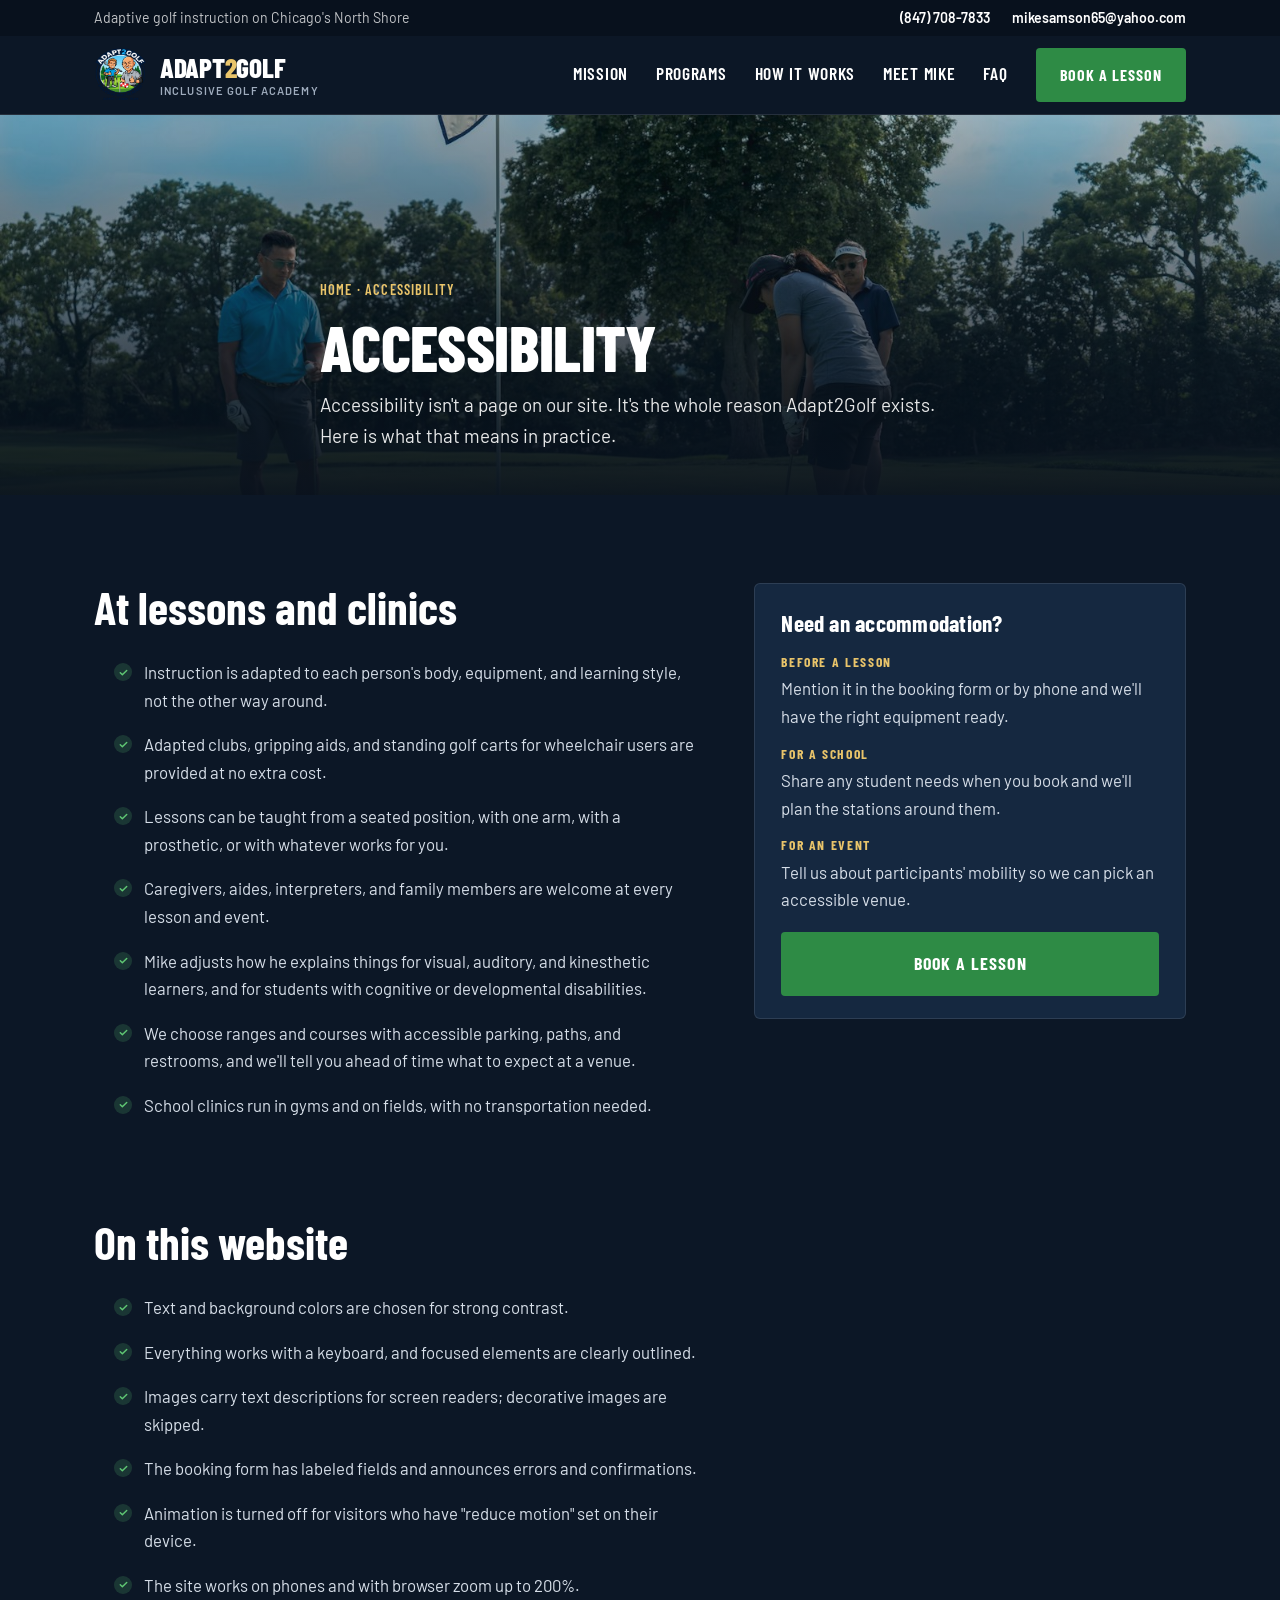
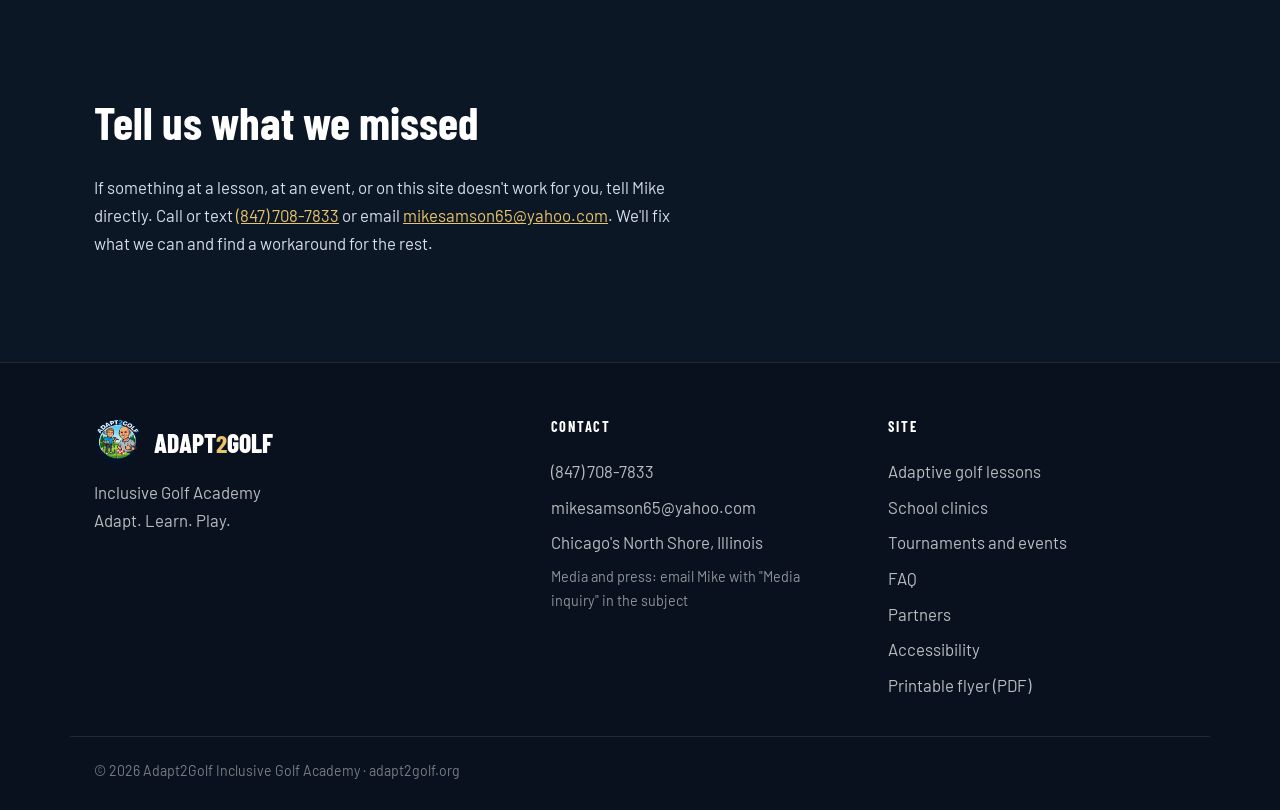
==== accessibility.html @ e310729f "Add program pages, FAQ, partners, accessibility page, printable flyer, stats bar, media contact Co-A" ====
<!DOCTYPE html>
<html lang="en">
<head>
<meta charset="utf-8">
<meta name="viewport" content="width=device-width, initial-scale=1, viewport-fit=cover">
<title>Accessibility | Adapt2Golf</title>
<meta name="description" content="How Adapt2Golf makes lessons, events, and this website accessible to people with disabilities, and how to tell us when something isn't working.">
<meta property="og:title" content="Accessibility | Adapt2Golf">
<meta property="og:description" content="How Adapt2Golf makes lessons, events, and this website accessible to people with disabilities, and how to tell us when something isn't working.">
<meta property="og:image" content="https://adapt2golf.org/images/cover-poster.jpg">
<meta property="og:url" content="https://adapt2golf.org/accessibility.html">
<meta property="og:type" content="website">
<meta name="theme-color" content="#0C1726">
<link rel="icon" type="image/webp" href="/images/logo.webp">
<link rel="preconnect" href="https://fonts.googleapis.com">
<link rel="preconnect" href="https://fonts.gstatic.com" crossorigin>
<link rel="stylesheet" href="https://fonts.googleapis.com/css2?family=Barlow+Condensed:wght@600;700;800&family=Barlow:wght@400;500;600;700&display=swap">
<link rel="stylesheet" href="/css/site.css">
</head>
<body>

<div class="topbar">
  <div class="wrap">
    <span class="topbar-tag">Adaptive golf instruction on Chicago's North Shore</span>
    <span class="topbar-contact">
      <a href="tel:+18477087833">(847) 708-7833</a>
      <a href="mailto:mikesamson65@yahoo.com">mikesamson65@yahoo.com</a>
    </span>
  </div>
</div>

<header class="nav" id="nav">
  <div class="wrap nav-inner">
    <a class="brand" href="/">
      <img src="/images/logo.webp" alt="" width="54" height="54">
      <span class="brand-text"><span class="brand-name">Adapt<b>2</b>Golf</span><small>Inclusive Golf Academy</small></span>
    </a>
    <button class="nav-toggle" id="nav-toggle" aria-expanded="false" aria-controls="menu">Menu</button>
    <nav class="menu" id="menu">
      <a href="/#mission">Mission</a>
      <a href="/#programs">Programs</a>
      <a href="/#how">How it works</a>
      <a href="/#mike">Meet Mike</a>
      <a href="/#faq">FAQ</a>
      <a class="btn btn-green" href="/#book">Book a lesson</a>
    </nav>
  </div>
</header>

<section class="page-hero">
  <img src="/images/mission-group.jpg" alt="">
  <div class="wrap">
    <p class="crumbs"><a href="/">Home</a> &middot; Accessibility</p>
    <h1>Accessibility</h1>
    <p class="lead">Accessibility isn't a page on our site. It's the whole reason Adapt2Golf exists. Here is what that means in practice.</p>
  </div>
</section>

<section class="section">
  <div class="wrap page-grid">
    <div class="prose">
      <h2>At lessons and clinics</h2>
      <ul class="check-list">
        <li>Instruction is adapted to each person's body, equipment, and learning style, not the other way around.</li>
        <li>Adapted clubs, gripping aids, and standing golf carts for wheelchair users are provided at no extra cost.</li>
        <li>Lessons can be taught from a seated position, with one arm, with a prosthetic, or with whatever works for you.</li>
        <li>Caregivers, aides, interpreters, and family members are welcome at every lesson and event.</li>
        <li>Mike adjusts how he explains things for visual, auditory, and kinesthetic learners, and for students with cognitive or developmental disabilities.</li>
        <li>We choose ranges and courses with accessible parking, paths, and restrooms, and we'll tell you ahead of time what to expect at a venue.</li>
        <li>School clinics run in gyms and on fields, with no transportation needed.</li>
      </ul>

      <h2>On this website</h2>
      <ul class="check-list">
        <li>Text and background colors are chosen for strong contrast.</li>
        <li>Everything works with a keyboard, and focused elements are clearly outlined.</li>
        <li>Images carry text descriptions for screen readers; decorative images are skipped.</li>
        <li>The booking form has labeled fields and announces errors and confirmations.</li>
        <li>Animation is turned off for visitors who have "reduce motion" set on their device.</li>
        <li>The site works on phones and with browser zoom up to 200%.</li>
      </ul>

      <h2>Tell us what we missed</h2>
      <p>If something at a lesson, at an event, or on this site doesn't work for you, tell Mike directly. Call or text <a href="tel:+18477087833">(847) 708-7833</a> or email <a href="mailto:mikesamson65@yahoo.com">mikesamson65@yahoo.com</a>. We'll fix what we can and find a workaround for the rest.</p>
    </div>
    <aside class="aside-card">
      <h3>Need an accommodation?</h3>
      <dl>
        <div><dt>Before a lesson</dt><dd>Mention it in the booking form or by phone and we'll have the right equipment ready.</dd></div>
        <div><dt>For a school</dt><dd>Share any student needs when you book and we'll plan the stations around them.</dd></div>
        <div><dt>For an event</dt><dd>Tell us about participants' mobility so we can pick an accessible venue.</dd></div>
      </dl>
      <a class="btn btn-green btn-lg" href="/#book">Book a lesson</a>
    </aside>
  </div>
</section>

<footer class="footer">
  <div class="wrap footer-grid">
    <div>
      <div class="brand-foot">
        <img src="/images/logo.webp" alt="">
        <span>Adapt<b>2</b>Golf</span>
      </div>
      <p>Inclusive Golf Academy<br>Adapt. Learn. Play.</p>
    </div>
    <div class="footer-col">
      <h4>Contact</h4>
      <a href="tel:+18477087833">(847) 708-7833</a>
      <a href="mailto:mikesamson65@yahoo.com">mikesamson65@yahoo.com</a>
      <span>Chicago's North Shore, Illinois</span>
      <a class="small-note" href="mailto:mikesamson65@yahoo.com?subject=Media%20inquiry%20for%20Adapt2Golf">Media and press: email Mike with "Media inquiry" in the subject</a>
    </div>
    <div class="footer-col">
      <h4>Site</h4>
      <a href="/programs/adaptive-lessons.html">Adaptive golf lessons</a>
      <a href="/programs/school-clinics.html">School clinics</a>
      <a href="/programs/events.html">Tournaments and events</a>
      <a href="/#faq">FAQ</a>
      <a href="/#partners">Partners</a>
      <a href="/accessibility.html">Accessibility</a>
      <a href="/flyer.pdf" download>Printable flyer (PDF)</a>
    </div>
  </div>
  <div class="wrap footer-bottom">&copy; 2026 Adapt2Golf Inclusive Golf Academy &middot; adapt2golf.org</div>
</footer>

<script>
  const nav = document.getElementById('nav');
  const toggle = document.getElementById('nav-toggle');
  const menu = document.getElementById('menu');
  toggle.addEventListener('click', () => {
    const open = menu.classList.toggle('open');
    toggle.setAttribute('aria-expanded', String(open));
  });
  window.addEventListener('scroll', () => { nav.classList.toggle('scrolled', window.scrollY > 8); }, { passive: true });
</script>
</body>
</html>
---- css/site.css ----
:root {
    color-scheme: dark;
    --bg: #0C1726;
    --bg-alt: #111F33;
    --bg-deep: #08111D;
    --card: #152840;
    --card-raised: #1A3050;
    --line: rgba(255,255,255,0.10);
    --heading: #FFFFFF;
    --ink: #D6DEE8;
    --ink-soft: #9FACBD;
    --green: #2E8B45;
    --green-dark: #37A052;
    --green-bright: #5FC774;
    --sand: #E9C46A;
    --sand-soft: #F2DA9A;
    --sky: #E9C46A;
    --font-head: 'Barlow Condensed', 'Arial Narrow', 'Arial', sans-serif;
    --font-body: 'Barlow', 'Segoe UI', 'Helvetica Neue', sans-serif;
    --wrap: 1140px;
  }

  * { box-sizing: border-box; }
  html { scroll-behavior: smooth; }
  html, body { margin: 0; padding: 0; }
  body {
    background: var(--bg);
    color: var(--ink);
    font-family: var(--font-body);
    font-size: 1.05rem;
    line-height: 1.65;
  }
  img { max-width: 100%; display: block; }
  a { color: var(--sky); }
  h1, h2, h3, h4 {
    font-family: var(--font-head);
    color: var(--heading);
    line-height: 1.15;
    margin: 0 0 0.6em;
    text-wrap: balance;
  }
  h1 { font-size: clamp(2.6rem, 6vw, 4.6rem); font-weight: 800; letter-spacing: -0.01em; text-transform: uppercase; line-height: 0.98; }
  h2 { font-size: clamp(2rem, 3.6vw, 2.9rem); font-weight: 700; letter-spacing: 0; line-height: 1.05; }
  h3 { font-size: 1.45rem; font-weight: 700; letter-spacing: 0.01em; }
  h4 { font-size: 0.9rem; font-weight: 700; text-transform: uppercase; letter-spacing: 0.12em; }
  p { margin: 0 0 1em; }

  .wrap { max-width: var(--wrap); margin: 0 auto; padding-inline: 24px; }
  .section { padding-block: 88px; }
  .section.alt { background: var(--bg-alt); border-top: 1px solid var(--line); border-bottom: 1px solid var(--line); }
  @media (max-width: 700px) { .section { padding-block: 60px; } }

  .kicker {
    font-family: var(--font-head);
    font-size: 0.95rem;
    font-weight: 700;
    letter-spacing: 0.16em;
    text-transform: uppercase;
    color: var(--sky);
    margin-bottom: 12px;
  }
  .lead { font-size: 1.18rem; color: var(--ink-soft); max-width: 640px; }
  .section-head { max-width: 720px; margin-bottom: 44px; }

  /* ---- Buttons ---- */
  .btn {
    text-transform: uppercase;
    letter-spacing: 0.06em;
    display: inline-flex;
    align-items: center;
    justify-content: center;
    gap: 8px;
    font-family: var(--font-head);
    font-weight: 700;
    font-size: 1rem;
    padding: 12px 22px;
    border-radius: 4px;
    text-decoration: none;
    border: 2px solid transparent;
    transition: background 0.18s, border-color 0.18s, color 0.18s;
    white-space: nowrap;
  }
  .btn-lg { padding: 15px 30px; font-size: 1.12rem; }
  .btn-green { background: var(--green); color: #fff; }
  .btn-green:hover { background: var(--green-dark); }
  .btn-light { background: #fff; color: var(--bg); }
  .btn-light:hover { background: #E3EAF2; }
  .btn-outline { background: transparent; color: #fff; border-color: rgba(255,255,255,0.75); }
  .btn-outline:hover { background: rgba(255,255,255,0.12); border-color: #fff; }
  .btn:focus-visible { outline: 3px solid var(--sky); outline-offset: 2px; }

  /* ---- Top bar ---- */
  .topbar {
    background: var(--bg-deep);
    color: rgba(255,255,255,0.75);
    font-size: 0.88rem;
  }
  .topbar .wrap {
    display: flex;
    justify-content: space-between;
    align-items: center;
    gap: 16px;
    min-height: 36px;
    flex-wrap: wrap;
  }
  .topbar a { color: #fff; text-decoration: none; font-weight: 600; }
  .topbar a:hover { text-decoration: underline; }
  .topbar-contact { display: flex; gap: 22px; }
  @media (max-width: 700px) { .topbar-tag { display: none; } .topbar .wrap { justify-content: center; } }

  /* ---- Nav ---- */
  .nav {
    position: sticky;
    top: 0;
    z-index: 50;
    background: var(--bg);
    border-bottom: 1px solid var(--line);
    transition: box-shadow 0.2s;
  }
  .nav.scrolled { box-shadow: 0 6px 20px rgba(0,0,0,0.35); }
  .nav-inner {
    display: flex;
    align-items: center;
    justify-content: space-between;
    min-height: 78px;
    gap: 24px;
  }
  .brand {
    display: flex;
    align-items: center;
    gap: 12px;
    text-decoration: none;
    color: var(--heading);
  }
  .brand img { width: 54px; height: 54px; }
  .brand-text {
    font-family: var(--font-head);
    font-weight: 800;
    font-size: 1.7rem;
    text-transform: uppercase;
    line-height: 1;
    letter-spacing: -0.01em;
    display: flex;
    flex-direction: column;
    gap: 4px;
  }
  .brand-text b { color: var(--sand); font-weight: 800; }
  .brand-text small {
    font-family: var(--font-body);
    font-weight: 600;
    font-size: 0.7rem;
    letter-spacing: 0.1em;
    text-transform: uppercase;
    color: var(--ink-soft);
  }
  .menu { display: flex; align-items: center; gap: 28px; }
  .menu a:not(.btn) {
    font-family: var(--font-head);
    font-weight: 600;
    font-size: 1.1rem;
    letter-spacing: 0.04em;
    text-transform: uppercase;
    color: var(--heading);
    text-decoration: none;
    padding: 6px 0;
    border-bottom: 2px solid transparent;
    transition: border-color 0.18s;
  }
  .menu a:not(.btn):hover { border-bottom-color: var(--sand); }
  .nav-toggle {
    display: none;
    font-family: var(--font-head);
    font-weight: 700;
    font-size: 0.95rem;
    color: var(--heading);
    background: none;
    border: 2px solid rgba(255,255,255,0.25);
    border-radius: 6px;
    padding: 8px 14px;
    cursor: pointer;
  }
  @media (max-width: 900px) {
    .nav-toggle { display: inline-block; }
    .menu {
      display: none;
      position: absolute;
      left: 0; right: 0; top: 100%;
      background: var(--bg);
      border-bottom: 1px solid var(--line);
      flex-direction: column;
      align-items: stretch;
      gap: 0;
      padding: 8px 24px 20px;
      box-shadow: 0 16px 28px rgba(0,0,0,0.4);
    }
    .menu.open { display: flex; }
    .menu a:not(.btn) { padding: 14px 0; border-bottom: 1px solid var(--line); }
    .menu .btn { margin-top: 14px; }
    .brand-text small { display: none; }
  }

  /* ---- Hero: photo cover, text left, video player right ---- */
  .hero {
    position: relative;
    overflow: hidden;
    background: var(--bg-deep);
    padding-block: 80px 92px;
  }
  .hero-img {
    position: absolute;
    inset: 0;
    width: 100%;
    height: 100%;
    object-fit: cover;
    object-position: center 60%;
  }
  .hero-shade {
    position: absolute;
    inset: 0;
    background:
      linear-gradient(90deg, rgba(8,17,29,0.94) 0%, rgba(8,17,29,0.78) 42%, rgba(8,17,29,0.35) 100%),
      linear-gradient(0deg, var(--bg) 0%, rgba(12,23,38,0) 30%);
  }
  .hero-inner {
    position: relative;
    display: grid;
    grid-template-columns: 1fr 1.15fr;
    gap: 52px;
    align-items: center;
  }
  .hero h1 { font-size: clamp(2.8rem, 5.2vw, 4.4rem); margin-bottom: 18px; }
  .hero .lead { color: rgba(255,255,255,0.9); max-width: 540px; margin-bottom: 30px; }
  .hero-actions { display: flex; gap: 14px; flex-wrap: wrap; }
  .hero-video {
    position: relative;
    aspect-ratio: 16 / 9;
    border-radius: 8px;
    overflow: hidden;
    background: var(--bg-deep);
    border: 1px solid rgba(255,255,255,0.16);
    box-shadow: 0 30px 70px rgba(0,0,0,0.5);
  }
  .hero-video video { display: block; width: 100%; height: 100%; object-fit: cover; }
  .hero-facts {
    position: relative;
    margin-top: 64px;
    display: grid;
    grid-template-columns: repeat(4, 1fr);
  }
  .hero-facts div {
    padding: 18px 20px 0 0;
    border-top: 1px solid rgba(255,255,255,0.14);
    font-size: 0.94rem;
    line-height: 1.45;
    color: var(--ink-soft);
  }
  .hero-facts div + div { border-left: 1px solid rgba(255,255,255,0.14); padding-left: 20px; }
  .hero-facts strong {
    display: block;
    font-family: var(--font-head);
    font-weight: 700;
    font-size: 1.2rem;
    letter-spacing: 0.02em;
    color: #fff;
    margin-bottom: 3px;
  }
  @media (max-width: 960px) {
    .hero-facts { grid-template-columns: 1fr 1fr; gap: 16px 0; margin-top: 44px; }
    .hero-facts div:nth-child(3) { border-left: 0; padding-left: 0; }
  }
  @media (max-width: 520px) {
    .hero-facts { grid-template-columns: 1fr; gap: 12px; }
    .hero-facts div + div { border-left: 0; padding-left: 0; }
  }
  .cover-toggle {
    position: absolute;
    right: 14px;
    bottom: 14px;
    width: 38px;
    height: 38px;
    display: flex;
    align-items: center;
    justify-content: center;
    padding: 0;
    color: #fff;
    background: rgba(10,19,32,0.7);
    border: 1px solid rgba(255,255,255,0.3);
    border-radius: 50%;
    cursor: pointer;
    transition: background 0.18s;
  }
  .cover-toggle:hover { background: rgba(10,19,32,0.92); }
  .cover-toggle:focus-visible { outline: 3px solid var(--sky); outline-offset: 2px; }
  .cover-toggle svg { width: 18px; height: 18px; fill: currentColor; }
  .cover-toggle .icon-play { display: none; }
  .cover-toggle.is-paused .icon-play { display: block; }
  .cover-toggle.is-paused .icon-pause { display: none; }
  @media (max-width: 700px) {
    .cover-toggle { width: 30px; height: 30px; right: 8px; bottom: 8px; }
    .cover-toggle svg { width: 14px; height: 14px; }
  }

  /* Text stays on the page grid; on wide screens the player reaches a little past it. */
  @media (min-width: 1360px) {
    .hero-video { margin-right: -70px; }
  }
  @media (max-width: 960px) {
    .hero { padding-block: 44px 56px; }
    .hero-inner { grid-template-columns: 1fr; gap: 34px; }
  }
  @media (max-width: 460px) {
    .hero-actions .btn { flex: 1; padding-inline: 12px; }
  }

  /* ---- Who ---- */
  .split {
    display: grid;
    grid-template-columns: 1fr 1fr;
    gap: 56px;
    align-items: start;
  }
  .who-list {
    list-style: none;
    margin: 0;
    padding: 0;
    display: grid;
    grid-template-columns: 1fr 1fr;
    gap: 14px 28px;
    font-size: 1.08rem;
    font-weight: 600;
    color: var(--heading);
    padding-top: 8px;
  }
  .who-list li {
    position: relative;
    padding-left: 30px;
  }
  .who-list li::before {
    content: '';
    position: absolute;
    left: 0; top: 4px;
    width: 18px; height: 18px;
    border-radius: 50%;
    background: rgba(92,194,113,0.18) url("data:image/svg+xml,%3Csvg xmlns='http://www.w3.org/2000/svg' viewBox='0 0 24 24' fill='none' stroke='%235CC271' stroke-width='3.2' stroke-linecap='round' stroke-linejoin='round'%3E%3Cpath d='M5 12.5l4.5 4.5L19 7.5'/%3E%3C/svg%3E") center/11px no-repeat;
  }
  @media (max-width: 820px) {
    .split { grid-template-columns: 1fr; gap: 28px; }
    .who-list { grid-template-columns: 1fr; }
  }

  /* ---- Media split ---- */
  .split-media {
    display: grid;
    grid-template-columns: 1fr 1fr;
    gap: 64px;
    align-items: center;
  }
  .split-media.reverse > :first-child { order: 2; }
  .media { margin: 0; position: relative; }
  .media img {
    width: 100%;
    aspect-ratio: 4 / 3.3;
    object-fit: cover;
    border-radius: 6px;
  }
  .media::after, .card-img::after {
    content: '';
    position: absolute;
    inset: 0;
    background: rgba(12,23,38,0.08);
    pointer-events: none;
  }
  .media::after { border-radius: 6px; }
  .pull {
    margin: 28px 0 0;
    padding: 4px 0 4px 22px;
    border-left: 3px solid var(--sand);
    font-family: var(--font-head);
    font-weight: 600;
    font-size: 1.45rem;
    line-height: 1.5;
    letter-spacing: -0.01em;
    color: var(--heading);
  }
  .pull strong { color: var(--sand); font-weight: 700; }
  @media (max-width: 820px) {
    .split-media { grid-template-columns: 1fr; gap: 32px; }
    .split-media.reverse > :first-child { order: 0; }
  }

  /* ---- Program cards ---- */
  .cards {
    display: grid;
    grid-template-columns: repeat(3, 1fr);
    gap: 28px;
  }
  .card {
    background: var(--card);
    border: 1px solid var(--line);
    border-radius: 6px;
    overflow: hidden;
    display: flex;
    flex-direction: column;
  }
  .card-img { position: relative; overflow: hidden; aspect-ratio: 4 / 3; }
  .card-img img {
    width: 100%; height: 100%;
    object-fit: cover;
  }
  .card-body { padding: 24px 24px 26px; display: flex; flex-direction: column; flex: 1; }
  .card-body h3 { margin-bottom: 8px; }
  .card-body p { color: var(--ink-soft); margin-bottom: 18px; flex: 1; }
  .card-body a {
    font-family: var(--font-head);
    font-weight: 700;
    font-size: 1.1rem;
    letter-spacing: 0.04em;
    text-transform: uppercase;
    text-decoration: none;
    color: var(--sand);
  }
  .card-body a:hover { text-decoration: underline; }
  @media (max-width: 900px) { .cards { grid-template-columns: 1fr; max-width: 520px; } }

  /* ---- Steps ---- */
  .steps {
    list-style: none;
    margin: 0;
    padding: 0;
    display: grid;
    grid-template-columns: repeat(3, 1fr);
    gap: 36px;
  }
  .steps li { position: relative; }
  .step-num {
    display: inline-flex;
    align-items: center;
    justify-content: center;
    width: 46px; height: 46px;
    border-radius: 50%;
    border: 2px solid var(--sand);
    color: var(--sand);
    font-family: var(--font-head);
    font-weight: 700;
    font-size: 1.25rem;
    margin-bottom: 18px;
  }
  .steps h3 { margin-bottom: 8px; }
  .steps p { color: var(--ink-soft); margin: 0; }
  @media (max-width: 820px) { .steps { grid-template-columns: 1fr; gap: 28px; } }

  /* ---- Mike ---- */
  .profile {
    background: var(--card);
    border: 1px solid var(--line);
    border-radius: 6px;
    padding: 32px 32px 28px;
  }
  .profile-name {
    font-family: var(--font-head);
    font-weight: 800;
    font-size: 2rem;
    text-transform: uppercase;
    letter-spacing: 0.01em;
    color: var(--heading);
    margin: 0 0 4px;
  }
  .profile-role { color: var(--ink-soft); font-weight: 600; margin: 0 0 22px; }
  .profile-facts {
    margin: 0;
    display: grid;
    gap: 16px;
    border-top: 1px solid var(--line);
    padding-top: 20px;
  }
  .profile-facts dt {
    font-family: var(--font-head);
    font-weight: 700;
    font-size: 0.85rem;
    letter-spacing: 0.12em;
    text-transform: uppercase;
    color: var(--sand);
    margin-bottom: 3px;
  }
  .profile-facts dd { margin: 0; color: var(--ink); }
  .profile-facts a { color: var(--heading); text-decoration: none; }
  .profile-facts a:hover { text-decoration: underline; }
  .creds {
    list-style: none;
    margin: 18px 0 0;
    padding: 0;
    display: grid;
    gap: 10px;
    font-weight: 600;
    color: var(--heading);
  }
  .creds li { padding-left: 26px; position: relative; }
  .creds li::before {
    content: '';
    position: absolute;
    left: 0; top: 9px;
    width: 12px; height: 12px;
    border-radius: 2px;
    background: var(--sand);
  }

  /* ---- Statement band ---- */
  .band {
    position: relative;
    min-height: 380px;
    display: flex;
    align-items: center;
    color: #fff;
    overflow: hidden;
    background: var(--bg-deep);
  }
  .band > img {
    position: absolute;
    inset: 0;
    width: 100%; height: 100%;
    object-fit: cover;
    object-position: center 55%;
  }
  .band::after {
    content: '';
    position: absolute;
    inset: 0;
    background: linear-gradient(90deg, rgba(8,17,29,0.82) 0%, rgba(8,17,29,0.55) 60%, rgba(8,17,29,0.3) 100%);
  }
  .band-content { position: relative; z-index: 1; padding-block: 72px; max-width: 820px; }
  .band-quote {
    font-family: var(--font-head);
    font-weight: 700;
    font-size: clamp(1.9rem, 3.8vw, 3rem);
    line-height: 1.15;
    letter-spacing: 0;
    margin-bottom: 16px;
    text-wrap: balance;
  }
  .band-attr {
    font-family: var(--font-head);
    font-weight: 700;
    letter-spacing: 0.12em;
    text-transform: uppercase;
    font-size: 0.85rem;
    color: var(--sky);
    margin: 0;
  }

  /* ---- Contact ---- */
  .contact-actions { display: flex; gap: 14px; flex-wrap: wrap; margin: 26px 0 18px; }
  .contact-note { color: var(--ink-soft); font-size: 0.98rem; }
  /* ---- Booking form ---- */
  .book-card {
    background: var(--card);
    border: 1px solid var(--line);
    border-radius: 6px;
    padding: 30px;
  }
  .book-card h3 { margin-bottom: 4px; }
  .book-card .form-note { color: var(--ink-soft); font-size: 0.95rem; margin-bottom: 20px; }
  .form-grid { display: grid; grid-template-columns: 1fr 1fr; gap: 16px; }
  .form-grid .full { grid-column: 1 / -1; }
  .field { display: flex; flex-direction: column; gap: 6px; min-width: 0; }
  .field label {
    font-family: var(--font-head);
    font-weight: 600;
    font-size: 0.95rem;
    letter-spacing: 0.06em;
    text-transform: uppercase;
    color: var(--ink);
  }
  .field input, .field select, .field textarea {
    font: inherit;
    font-size: 1rem;
    color: var(--heading);
    background: var(--bg-deep);
    border: 1px solid rgba(255,255,255,0.18);
    border-radius: 4px;
    padding: 11px 12px;
    width: 100%;
    min-width: 0;
  }
  .field select { appearance: none; -webkit-appearance: none; background-image: url("data:image/svg+xml,%3Csvg xmlns='http://www.w3.org/2000/svg' viewBox='0 0 24 24' fill='none' stroke='%23E9C46A' stroke-width='2.5' stroke-linecap='round' stroke-linejoin='round'%3E%3Cpath d='M6 9l6 6 6-6'/%3E%3C/svg%3E"); background-repeat: no-repeat; background-position: right 12px center; background-size: 16px; padding-right: 36px; }
  .field textarea { min-height: 110px; resize: vertical; }
  .field input:focus, .field select:focus, .field textarea:focus { outline: 2px solid var(--sand); outline-offset: 1px; border-color: var(--sand); }
  .field input::placeholder, .field textarea::placeholder { color: rgba(214,222,232,0.45); }
  .form-foot { display: flex; align-items: center; gap: 16px; flex-wrap: wrap; margin-top: 20px; }
  .form-foot .btn { width: 100%; }
  .form-status { font-size: 0.95rem; color: var(--ink-soft); margin: 0; min-height: 1.4em; }
  .form-status.ok { color: var(--green-bright); font-weight: 600; }
  .form-status.err { color: #F0A58A; }
  .book-done {
    text-align: center;
    padding: 28px 10px;
  }
  .book-done svg { width: 54px; height: 54px; margin-bottom: 12px; }
  .book-done h3 { margin-bottom: 8px; }
  .book-done p { color: var(--ink-soft); margin: 0; }
  @media (max-width: 560px) { .form-grid { grid-template-columns: 1fr; } .book-card { padding: 22px 18px; } }

  /* ---- Footer ---- */
  .footer { background: var(--bg-deep); color: rgba(255,255,255,0.72); padding-block: 56px 28px; border-top: 1px solid var(--line); }
  .footer-grid {
    display: grid;
    grid-template-columns: 1.4fr 1fr 1fr;
    gap: 40px;
    padding-bottom: 36px;
    border-bottom: 1px solid var(--line);
  }
  .brand-foot { display: flex; align-items: center; gap: 12px; margin-bottom: 12px; }
  .brand-foot img { width: 48px; height: 48px; }
  .brand-foot span {
    font-family: var(--font-head);
    font-weight: 800;
    font-size: 1.6rem;
    text-transform: uppercase;
    color: #fff;
  }
  .brand-foot b { color: var(--sand); }
  .footer h4 { color: #fff; margin-bottom: 14px; }
  .footer-col { display: grid; gap: 8px; align-content: start; }
  .footer-col a, .footer-col span { color: rgba(255,255,255,0.72); text-decoration: none; }
  .footer-col a:hover { color: #fff; text-decoration: underline; }
  .footer-bottom { padding-top: 22px; font-size: 0.88rem; color: rgba(255,255,255,0.45); }
  @media (max-width: 760px) { .footer-grid { grid-template-columns: 1fr; gap: 28px; } }

  /* ---- Motion ---- */
  @media (prefers-reduced-motion: no-preference) {
    .js .rv { transition: opacity 0.6s ease, transform 0.6s ease; }
    .js .rv.pending { opacity: 0; transform: translateY(18px); }
  }

/* ---- Stats bar ---- */
.stats {
  background: var(--bg-deep);
  border-top: 1px solid var(--line);
  border-bottom: 1px solid var(--line);
}
.stats .wrap {
  display: grid;
  grid-template-columns: repeat(4, 1fr);
  gap: 24px;
  padding-block: 34px;
}
.stat { text-align: center; }
.stat strong {
  display: block;
  font-family: var(--font-head);
  font-weight: 800;
  font-size: clamp(2.2rem, 4vw, 3.2rem);
  line-height: 1;
  color: var(--sand);
  font-variant-numeric: tabular-nums;
}
.stat span { display: block; margin-top: 6px; color: var(--ink-soft); font-size: 0.98rem; }
@media (max-width: 700px) { .stats .wrap { grid-template-columns: 1fr 1fr; gap: 22px 12px; } }

/* ---- FAQ ---- */
.faq { display: grid; gap: 10px; max-width: 820px; }
.faq details {
  background: var(--card);
  border: 1px solid var(--line);
  border-radius: 6px;
}
.faq summary {
  cursor: pointer;
  list-style: none;
  display: flex;
  align-items: center;
  justify-content: space-between;
  gap: 16px;
  padding: 16px 20px;
  font-family: var(--font-head);
  font-weight: 700;
  font-size: 1.25rem;
  color: var(--heading);
}
.faq summary::-webkit-details-marker { display: none; }
.faq summary::after {
  content: '+';
  flex: none;
  width: 28px; height: 28px;
  display: inline-flex; align-items: center; justify-content: center;
  border: 1.5px solid var(--sand);
  border-radius: 50%;
  color: var(--sand);
  font-size: 1.2rem;
  line-height: 1;
}
.faq details[open] summary::after { content: '\2013'; }
.faq summary:focus-visible { outline: 3px solid var(--sand); outline-offset: 2px; border-radius: 6px; }
.faq .faq-body { padding: 0 20px 18px; color: var(--ink); }
.faq .faq-body p { margin: 0 0 0.7em; }
.faq .faq-body p:last-child { margin-bottom: 0; }

/* ---- Partners ---- */
.partners {
  display: grid;
  grid-template-columns: repeat(3, 1fr);
  gap: 16px;
}
.partner {
  display: block;
  background: var(--card);
  border: 1px solid var(--line);
  border-radius: 6px;
  padding: 20px 22px;
  text-decoration: none;
  color: var(--ink);
  transition: border-color 0.18s;
}
.partner:hover { border-color: var(--sand); }
.partner strong {
  display: block;
  font-family: var(--font-head);
  font-weight: 700;
  font-size: 1.25rem;
  color: var(--heading);
  margin-bottom: 4px;
}
.partner span { display: block; color: var(--ink-soft); font-size: 0.96rem; }
.partner small { display: block; margin-top: 10px; color: var(--sand); font-family: var(--font-head); font-weight: 600; letter-spacing: 0.06em; text-transform: uppercase; font-size: 0.85rem; }
@media (max-width: 900px) { .partners { grid-template-columns: 1fr 1fr; } }
@media (max-width: 560px) { .partners { grid-template-columns: 1fr; } }

/* ---- Resources strip (flyer, accessibility) ---- */
.resources { display: flex; flex-wrap: wrap; gap: 14px; margin-top: 28px; }

/* ---- Subpages ---- */
.page-hero {
  position: relative;
  overflow: hidden;
  background: var(--bg-deep);
  min-height: 380px;
  display: flex;
  align-items: flex-end;
}
.page-hero > img {
  position: absolute; inset: 0;
  width: 100%; height: 100%;
  object-fit: cover;
}
.page-hero::after {
  content: '';
  position: absolute; inset: 0;
  background: linear-gradient(0deg, rgba(8,17,29,0.96) 0%, rgba(8,17,29,0.55) 55%, rgba(8,17,29,0.25) 100%);
}
.page-hero .wrap { position: relative; z-index: 1; padding-block: 56px 44px; }
.page-hero h1 { font-size: clamp(2.4rem, 5vw, 4rem); margin-bottom: 10px; }
.page-hero .lead { color: rgba(255,255,255,0.9); margin: 0; }
.crumbs { font-family: var(--font-head); font-weight: 600; letter-spacing: 0.08em; text-transform: uppercase; font-size: 0.9rem; color: var(--sand); margin-bottom: 14px; }
.crumbs a { color: var(--sand); text-decoration: none; }
.crumbs a:hover { text-decoration: underline; }
.prose { max-width: 720px; }
.prose h2 { margin-top: 2em; }
.prose h2:first-child { margin-top: 0; }
.prose ul { padding-left: 1.2em; }
.prose li { margin-bottom: 0.4em; }
.aside-card {
  background: var(--card);
  border: 1px solid var(--line);
  border-radius: 6px;
  padding: 26px 26px 22px;
  align-self: start;
  position: sticky;
  top: 100px;
}
.aside-card h3 { margin-bottom: 14px; }
.aside-card dl { margin: 0 0 18px; display: grid; gap: 12px; }
.aside-card dt { font-family: var(--font-head); font-weight: 700; font-size: 0.85rem; letter-spacing: 0.12em; text-transform: uppercase; color: var(--sand); margin-bottom: 2px; }
.aside-card dd { margin: 0; color: var(--ink); }
.aside-card .btn { width: 100%; }
.page-grid { display: grid; grid-template-columns: 1.4fr 1fr; gap: 56px; align-items: start; }
@media (max-width: 860px) { .page-grid { grid-template-columns: 1fr; gap: 32px; } .aside-card { position: static; } }
.check-list { list-style: none; padding: 0; margin: 0; display: grid; gap: 10px; }
.check-list li { position: relative; padding-left: 30px; }
.check-list li::before {
  content: '';
  position: absolute; left: 0; top: 4px;
  width: 18px; height: 18px; border-radius: 50%;
  background: rgba(95,199,116,0.18) url("data:image/svg+xml,%3Csvg xmlns='http://www.w3.org/2000/svg' viewBox='0 0 24 24' fill='none' stroke='%235FC774' stroke-width='3.2' stroke-linecap='round' stroke-linejoin='round'%3E%3Cpath d='M5 12.5l4.5 4.5L19 7.5'/%3E%3C/svg%3E") center/11px no-repeat;
}
.more-programs { display: grid; grid-template-columns: 1fr 1fr; gap: 16px; }
.more-programs a {
  display: block; padding: 20px 22px;
  background: var(--card); border: 1px solid var(--line); border-radius: 6px;
  text-decoration: none; color: var(--ink);
}
.more-programs a:hover { border-color: var(--sand); }
.more-programs strong { display: block; font-family: var(--font-head); font-weight: 700; font-size: 1.25rem; color: var(--heading); margin-bottom: 4px; }
.more-programs span { color: var(--ink-soft); }
@media (max-width: 560px) { .more-programs { grid-template-columns: 1fr; } }
.footer-col a.small-note { font-size: 0.9rem; color: rgba(255,255,255,0.55); }
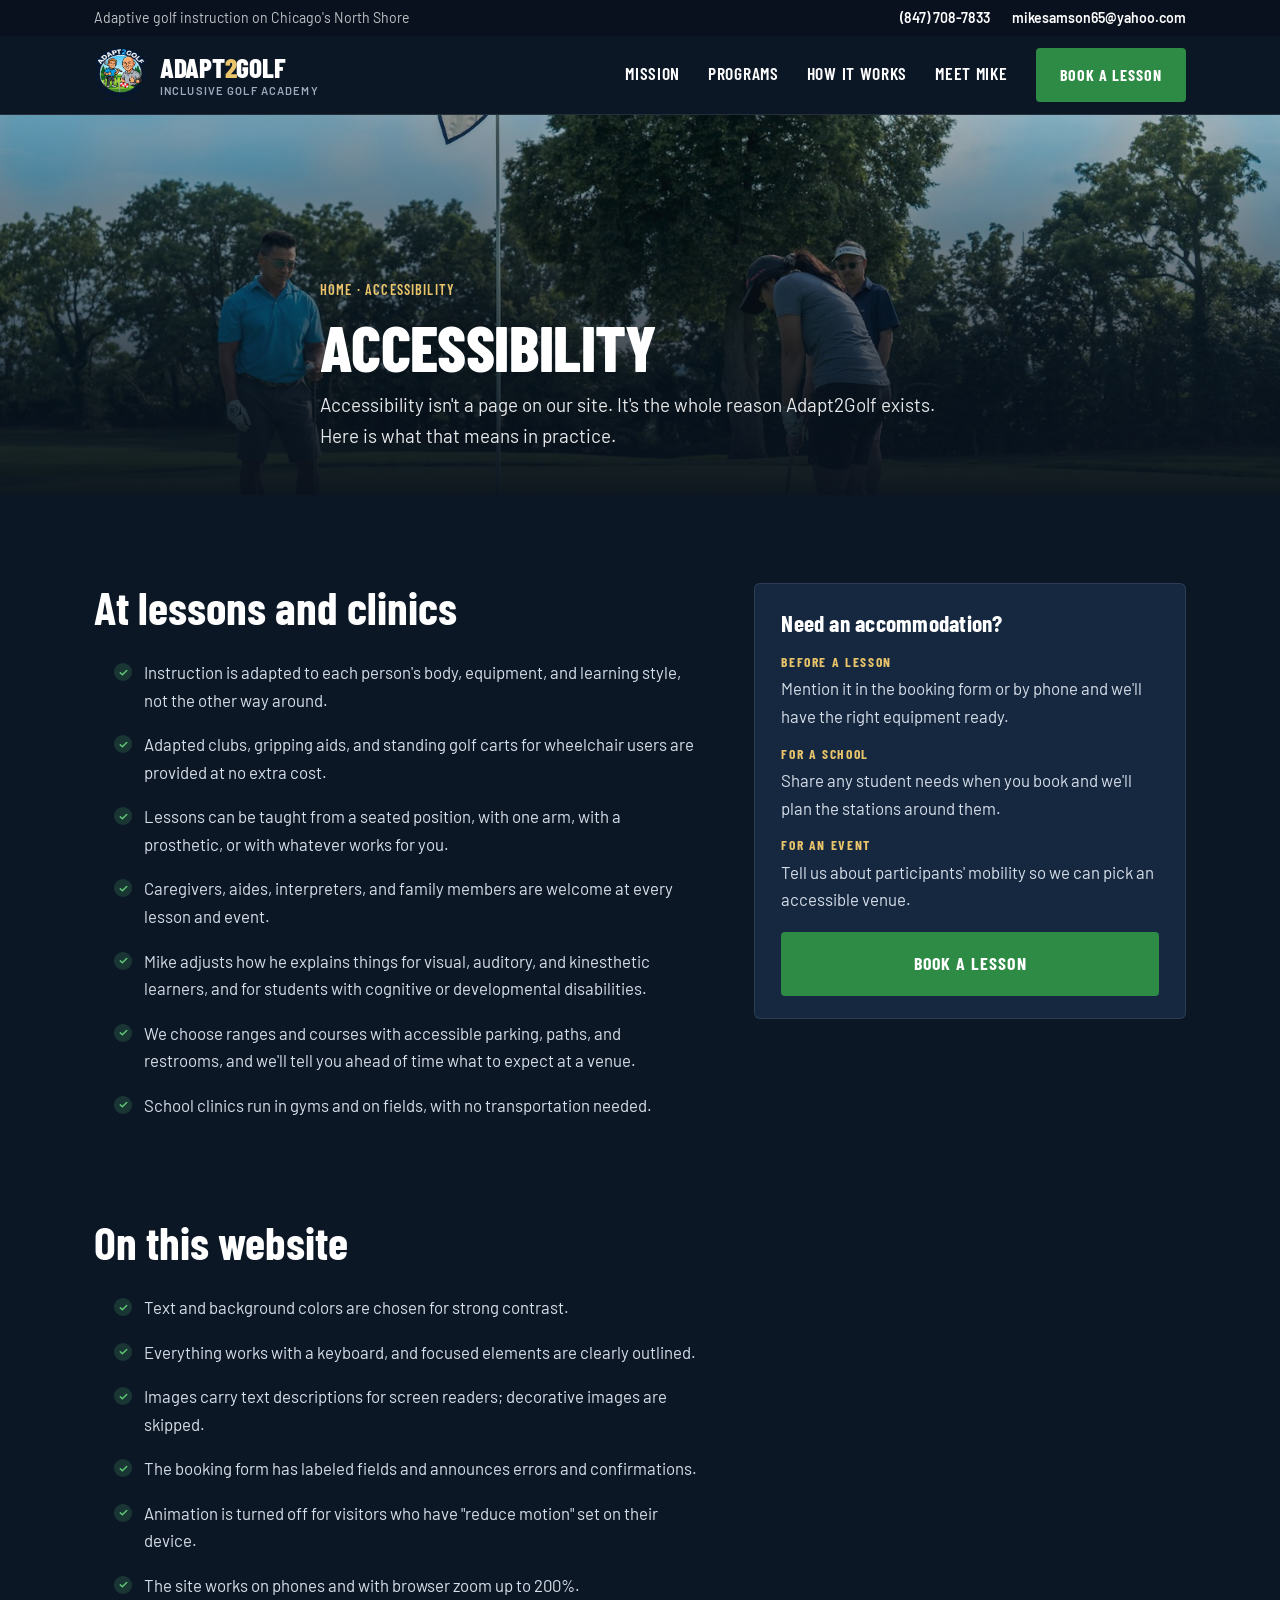
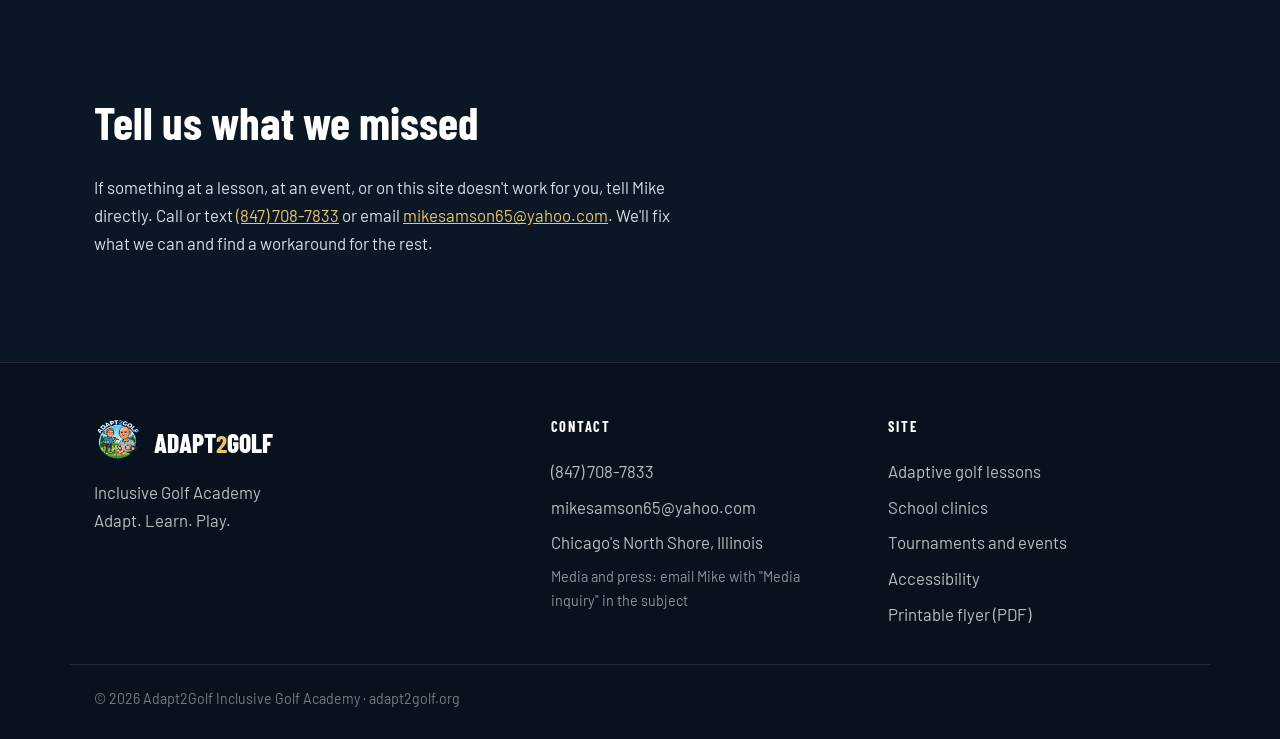
==== commit 186eab17: "Remove FAQ and partners sections Co-Authored-By: Claude Fable 5.1 <noreply@anthropic.com>" ====
--- a/accessibility.html
+++ b/accessibility.html
@@ -41,7 +41,6 @@
       <a href="/#programs">Programs</a>
       <a href="/#how">How it works</a>
       <a href="/#mike">Meet Mike</a>
-      <a href="/#faq">FAQ</a>
       <a class="btn btn-green" href="/#book">Book a lesson</a>
     </nav>
   </div>
@@ -116,8 +115,6 @@
       <a href="/programs/adaptive-lessons.html">Adaptive golf lessons</a>
       <a href="/programs/school-clinics.html">School clinics</a>
       <a href="/programs/events.html">Tournaments and events</a>
-      <a href="/#faq">FAQ</a>
-      <a href="/#partners">Partners</a>
       <a href="/accessibility.html">Accessibility</a>
       <a href="/flyer.pdf" download>Printable flyer (PDF)</a>
     </div>
